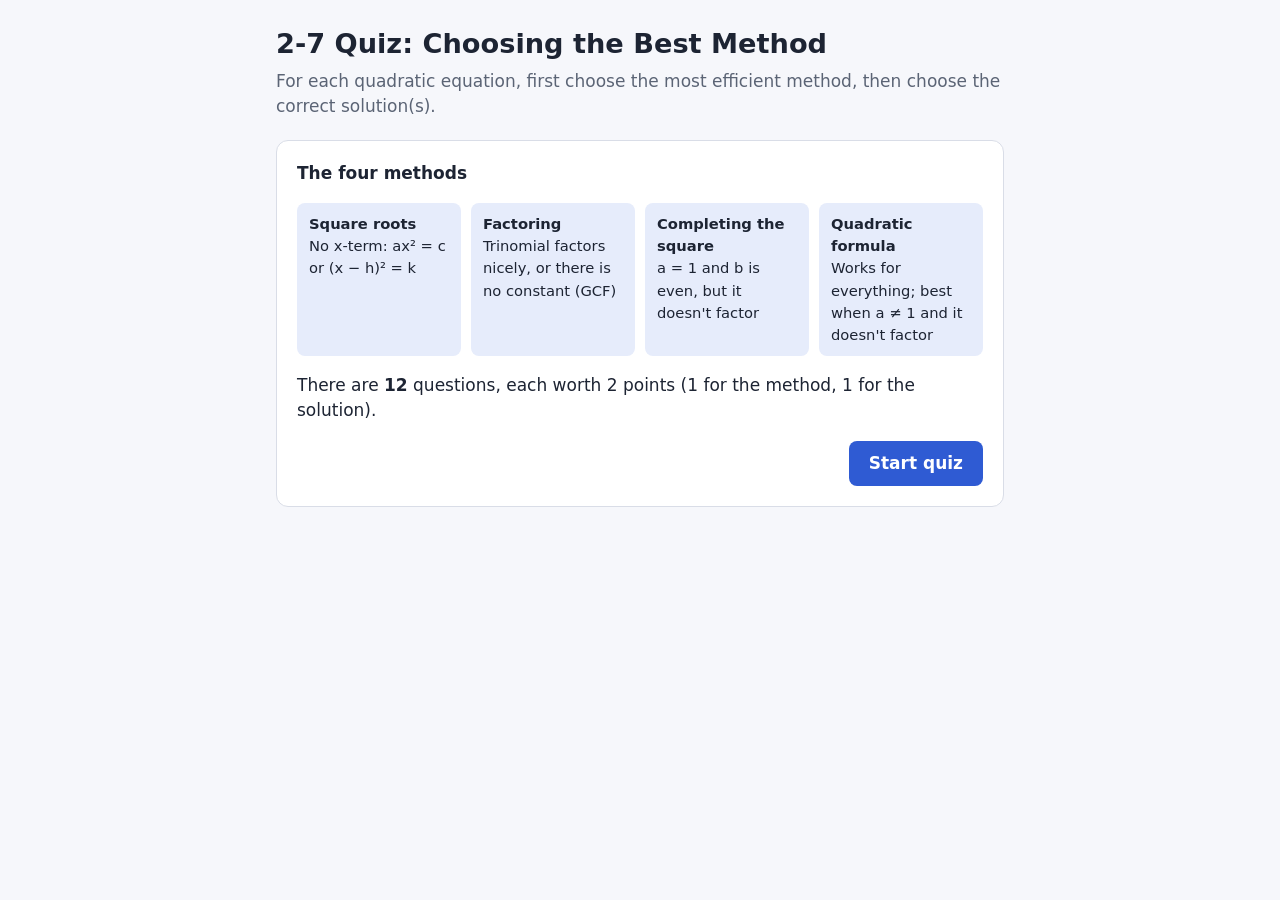
==== index.html @ 0b46c709 "Add 2-7 quadratic best-method quiz Interactive self-checking quiz: choose the best solving method, t" ====
<!doctype html>
<html lang="en">
<head>
<meta charset="utf-8">
<meta name="viewport" content="width=device-width, initial-scale=1">
<title>Quadratic Best Method Quiz</title>
<style>
  :root {
    --bg: #f6f7fb;
    --card: #ffffff;
    --text: #1d2433;
    --muted: #5b6475;
    --border: #d9dde7;
    --accent: #2f5bd3;
    --accent-soft: #e6ecfb;
    --good: #1f8a4c;
    --good-soft: #e3f4ea;
    --warn: #a86500;
    --warn-soft: #fbf0dc;
    --bad: #c23b3b;
    --bad-soft: #f9e3e3;
  }
  @media (prefers-color-scheme: dark) {
    :root {
      --bg: #12151c;
      --card: #1b2029;
      --text: #e7eaf0;
      --muted: #9aa3b5;
      --border: #2e3542;
      --accent: #7a9bff;
      --accent-soft: #232c45;
      --good: #4cc483;
      --good-soft: #17301f;
      --warn: #e6a640;
      --warn-soft: #33270f;
      --bad: #ef7171;
      --bad-soft: #3a1c1c;
    }
  }
  * { box-sizing: border-box; }
  body {
    margin: 0;
    background: var(--bg);
    color: var(--text);
    font: 17px/1.5 system-ui, -apple-system, "Segoe UI", Roboto, sans-serif;
  }
  main { max-width: 760px; margin: 0 auto; padding: 24px 16px 64px; }
  h1 { font-size: 1.7rem; margin: 0 0 4px; }
  .sub { color: var(--muted); margin: 0 0 20px; }
  .card {
    background: var(--card);
    border: 1px solid var(--border);
    border-radius: 12px;
    padding: 20px;
    margin-bottom: 16px;
  }
  .methods { display: grid; grid-template-columns: repeat(auto-fit, minmax(160px, 1fr)); gap: 10px; }
  .methods div { background: var(--accent-soft); border-radius: 8px; padding: 10px 12px; font-size: 0.92rem; }
  .methods b { display: block; }
  .progress { display: flex; justify-content: space-between; color: var(--muted); font-size: 0.9rem; margin-bottom: 8px; }
  .bar { height: 6px; background: var(--border); border-radius: 3px; overflow: hidden; margin-bottom: 16px; }
  .bar span { display: block; height: 100%; background: var(--accent); transition: width .25s; }
  .eq {
    font: 600 1.6rem/1.3 "Cambria Math", "STIX Two Math", Georgia, serif;
    text-align: center;
    padding: 14px 0 18px;
  }
  .step { font-weight: 600; margin: 14px 0 8px; }
  .opts { display: grid; gap: 8px; }
  .opts.two { grid-template-columns: 1fr 1fr; }
  @media (max-width: 480px) { .opts.two { grid-template-columns: 1fr; } }
  button.opt {
    text-align: left;
    font: inherit;
    color: var(--text);
    background: var(--card);
    border: 2px solid var(--border);
    border-radius: 8px;
    padding: 10px 14px;
    cursor: pointer;
  }
  button.opt:hover:not(:disabled) { border-color: var(--accent); }
  button.opt:disabled { cursor: default; }
  button.opt.sel-good { border-color: var(--good); background: var(--good-soft); }
  button.opt.sel-ok { border-color: var(--warn); background: var(--warn-soft); }
  button.opt.sel-bad { border-color: var(--bad); background: var(--bad-soft); }
  button.opt.reveal { border-color: var(--good); border-style: dashed; }
  .math { font-family: "Cambria Math", "STIX Two Math", Georgia, serif; font-size: 1.1rem; }
  .fb { border-radius: 8px; padding: 10px 14px; margin-top: 10px; font-size: 0.95rem; }
  .fb.good { background: var(--good-soft); }
  .fb.ok { background: var(--warn-soft); }
  .fb.bad { background: var(--bad-soft); }
  .work { margin-top: 10px; font-size: 0.95rem; color: var(--muted); }
  .work .math { color: var(--text); font-size: 1rem; }
  .nav { display: flex; justify-content: flex-end; gap: 10px; margin-top: 16px; }
  .btn {
    font: inherit; font-weight: 600;
    border: 0; border-radius: 8px;
    padding: 10px 20px;
    background: var(--accent); color: #fff;
    cursor: pointer;
  }
  @media (prefers-color-scheme: dark) { .btn { color: #0f1320; } }
  .btn.secondary { background: transparent; color: var(--accent); border: 2px solid var(--accent); }
  .btn:disabled { opacity: .4; cursor: default; }
  .hidden { display: none; }
  table { width: 100%; border-collapse: collapse; font-size: 0.92rem; }
  th, td { text-align: left; padding: 8px 6px; border-bottom: 1px solid var(--border); vertical-align: top; }
  .score { font-size: 2.4rem; font-weight: 700; text-align: center; margin: 6px 0; }
  .tick { color: var(--good); font-weight: 700; }
  .half { color: var(--warn); font-weight: 700; }
  .cross { color: var(--bad); font-weight: 700; }
</style>
</head>
<body>
<main>
  <h1>2-7 Quiz: Choosing the Best Method</h1>
  <p class="sub">For each quadratic equation, first choose the most efficient method, then choose the correct solution(s).</p>

  <section id="intro" class="card">
    <p style="margin-top:0"><strong>The four methods</strong></p>
    <div class="methods">
      <div><b>Square roots</b>No x-term: ax² = c or (x − h)² = k</div>
      <div><b>Factoring</b>Trinomial factors nicely, or there is no constant (GCF)</div>
      <div><b>Completing the square</b>a = 1 and b is even, but it doesn't factor</div>
      <div><b>Quadratic formula</b>Works for everything; best when a ≠ 1 and it doesn't factor</div>
    </div>
    <p>There are <strong id="qcount"></strong> questions, each worth 2 points (1 for the method, 1 for the solution).</p>
    <div class="nav"><button class="btn" id="start">Start quiz</button></div>
  </section>

  <section id="quiz" class="hidden">
    <div class="progress"><span id="qnum"></span><span id="running"></span></div>
    <div class="bar"><span id="barfill"></span></div>
    <div class="card">
      <div class="eq" id="eq"></div>
      <div class="step">Step 1 — Which method is best?</div>
      <div class="opts two" id="methodOpts"></div>
      <div id="methodFb"></div>
      <div id="solveBlock" class="hidden">
        <div class="step">Step 2 — What are the solutions?</div>
        <div class="opts two" id="solOpts"></div>
        <div id="solFb"></div>
        <div class="work hidden" id="work"></div>
      </div>
      <div class="nav"><button class="btn" id="next" disabled>Next</button></div>
    </div>
  </section>

  <section id="results" class="hidden">
    <div class="card">
      <p style="margin:0;text-align:center;color:var(--muted)">Your score</p>
      <div class="score" id="final"></div>
      <p style="text-align:center;margin-top:0" id="finalMsg"></p>
      <table>
        <thead><tr><th>#</th><th>Equation</th><th>Method</th><th>Solution</th></tr></thead>
        <tbody id="summary"></tbody>
      </table>
      <div class="nav"><button class="btn secondary" id="retry">Try again</button></div>
    </div>
  </section>
</main>

<script>
const METHODS = ["Square roots", "Factoring", "Completing the square", "Quadratic formula"];

// best: the most efficient method. ok: methods that also work well (full credit, with a tip).
const QUESTIONS = [
  {
    eq: "x² = 49",
    best: "Square roots", ok: [],
    why: "There is no x-term, so just take the square root of both sides.",
    answer: "x = ±7",
    distractors: ["x = 7", "x = ±24.5", "x = ±49"],
    work: "x = ±√49 = ±7"
  },
  {
    eq: "x² + 5x + 6 = 0",
    best: "Factoring", ok: [],
    why: "a = 1 and two numbers multiply to 6 and add to 5 (2 and 3), so it factors quickly.",
    answer: "x = −2, −3",
    distractors: ["x = 2, 3", "x = −1, −6", "x = 1, 6"],
    work: "(x + 2)(x + 3) = 0 → x = −2 or x = −3"
  },
  {
    eq: "(x − 3)² = 16",
    best: "Square roots", ok: [],
    why: "It is already a perfect square equal to a number. Square root both sides — don't expand!",
    answer: "x = 7, −1",
    distractors: ["x = 7", "x = −7, 1", "x = 19, −13"],
    work: "x − 3 = ±4 → x = 3 + 4 = 7 or x = 3 − 4 = −1"
  },
  {
    eq: "2x² + 3x − 7 = 0",
    best: "Quadratic formula", ok: [],
    why: "a ≠ 1 and the discriminant (65) is not a perfect square, so it won't factor. Use the formula.",
    answer: "x = (−3 ± √65) / 4",
    distractors: ["x = (3 ± √65) / 4", "x = (−3 ± √47) / 4", "x = (−3 ± √65) / 2"],
    work: "x = [−3 ± √(3² − 4·2·(−7))] / (2·2) = (−3 ± √(9 + 56)) / 4 = (−3 ± √65) / 4"
  },
  {
    eq: "x² + 6x − 5 = 0",
    best: "Completing the square", ok: ["Quadratic formula"],
    tip: "The formula works, but with a = 1 and an even b, completing the square is faster.",
    why: "a = 1 and b = 6 is even, but no factors of −5 add to 6. Complete the square.",
    answer: "x = −3 ± √14",
    distractors: ["x = 3 ± √14", "x = −3 ± √4", "x = −3 ± 14"],
    work: "x² + 6x = 5 → x² + 6x + 9 = 5 + 9 → (x + 3)² = 14 → x = −3 ± √14"
  },
  {
    eq: "x² − 9x = 0",
    best: "Factoring", ok: [],
    why: "There is no constant term, so factor out the GCF, x.",
    answer: "x = 0, 9",
    distractors: ["x = 9", "x = ±3", "x = 0, −9"],
    work: "x(x − 9) = 0 → x = 0 or x = 9"
  },
  {
    eq: "3x² − 75 = 0",
    best: "Square roots", ok: ["Factoring"],
    tip: "Factoring 3(x − 5)(x + 5) works too, but isolating x² is quicker.",
    why: "No x-term. Isolate x² and take the square root.",
    answer: "x = ±5",
    distractors: ["x = 5", "x = ±25", "x = ±√72"],
    work: "3x² = 75 → x² = 25 → x = ±5"
  },
  {
    eq: "x² − 10x + 18 = 0",
    best: "Completing the square", ok: ["Quadratic formula"],
    tip: "The formula works, but with a = 1 and an even b, completing the square is faster.",
    why: "a = 1 and b = −10 is even, but no factors of 18 add to −10. Complete the square.",
    answer: "x = 5 ± √7",
    distractors: ["x = −5 ± √7", "x = 5 ± √43", "x = 5 ± 7"],
    work: "x² − 10x = −18 → x² − 10x + 25 = −18 + 25 → (x − 5)² = 7 → x = 5 ± √7"
  },
  {
    eq: "2x² + x − 3 = 0",
    best: "Factoring", ok: ["Quadratic formula"],
    tip: "The formula works, but the discriminant is 25 (a perfect square), so it factors.",
    why: "The discriminant 1 + 24 = 25 is a perfect square, so it factors: (2x + 3)(x − 1).",
    answer: "x = 1, −3/2",
    distractors: ["x = −1, 3/2", "x = 1, −3", "x = 3, −1/2"],
    work: "(2x + 3)(x − 1) = 0 → x = −3/2 or x = 1"
  },
  {
    eq: "5x² − 2x − 1 = 0",
    best: "Quadratic formula", ok: [],
    why: "a ≠ 1 and the discriminant (24) is not a perfect square. Use the formula.",
    answer: "x = (1 ± √6) / 5",
    distractors: ["x = (−1 ± √6) / 5", "x = (1 ± √24) / 5", "x = (2 ± √6) / 10"],
    work: "x = [2 ± √(4 + 20)] / 10 = (2 ± 2√6) / 10 = (1 ± √6) / 5"
  },
  {
    eq: "4x² − 12x + 9 = 0",
    best: "Factoring", ok: [],
    why: "It is a perfect square trinomial: (2x)² − 2(2x)(3) + 3² = (2x − 3)².",
    answer: "x = 3/2",
    distractors: ["x = −3/2", "x = ±3/2", "x = 3"],
    work: "(2x − 3)² = 0 → 2x − 3 = 0 → x = 3/2 (a double root)"
  },
  {
    eq: "x² + 4x + 13 = 0",
    best: "Completing the square", ok: ["Quadratic formula"],
    tip: "The formula works, but with a = 1 and an even b, completing the square is faster.",
    why: "a = 1 and b = 4 is even, and it doesn't factor. Complete the square (expect complex roots!).",
    answer: "x = −2 ± 3i",
    distractors: ["x = 2 ± 3i", "x = −2 ± 3", "x = −2 ± 9i"],
    work: "x² + 4x = −13 → x² + 4x + 4 = −13 + 4 → (x + 2)² = −9 → x + 2 = ±3i → x = −2 ± 3i"
  }
];

const $ = id => document.getElementById(id);
let order, idx, results;

function shuffle(a) {
  a = a.slice();
  for (let i = a.length - 1; i > 0; i--) {
    const j = Math.floor(Math.random() * (i + 1));
    [a[i], a[j]] = [a[j], a[i]];
  }
  return a;
}

function start() {
  order = shuffle(QUESTIONS);
  idx = 0;
  results = [];
  $("intro").classList.add("hidden");
  $("results").classList.add("hidden");
  $("quiz").classList.remove("hidden");
  render();
}

function points() {
  return results.reduce((s, r) => s + r.method + r.sol, 0);
}

function render() {
  const q = order[idx];
  results[idx] = { q, method: 0, sol: 0, methodPick: null, solPick: null };
  $("qnum").textContent = `Question ${idx + 1} of ${order.length}`;
  $("running").textContent = `Score: ${points()} / ${idx * 2}`;
  $("barfill").style.width = `${(idx / order.length) * 100}%`;
  $("eq").textContent = q.eq;
  $("methodFb").innerHTML = "";
  $("solFb").innerHTML = "";
  $("work").classList.add("hidden");
  $("solveBlock").classList.add("hidden");
  $("next").disabled = true;
  $("next").textContent = idx === order.length - 1 ? "See results" : "Next";

  const mo = $("methodOpts");
  mo.innerHTML = "";
  METHODS.forEach(m => {
    const b = document.createElement("button");
    b.className = "opt";
    b.textContent = m;
    b.onclick = () => pickMethod(m);
    mo.appendChild(b);
  });

  const so = $("solOpts");
  so.innerHTML = "";
  shuffle([q.answer, ...q.distractors]).forEach(s => {
    const b = document.createElement("button");
    b.className = "opt math";
    b.textContent = s;
    b.onclick = () => pickSol(s);
    so.appendChild(b);
  });
}

function pickMethod(m) {
  const q = order[idx], r = results[idx];
  r.methodPick = m;
  let cls, html;
  if (m === q.best) {
    r.method = 1; cls = "good";
    html = `<strong>Yes!</strong> ${q.why}`;
  } else if (q.ok.includes(m)) {
    r.method = 1; cls = "ok";
    html = `<strong>That works.</strong> ${q.tip}`;
  } else {
    cls = "bad";
    html = `<strong>Not the best choice.</strong> Best method: <strong>${q.best}</strong>. ${q.why}`;
  }
  [...$("methodOpts").children].forEach(b => {
    b.disabled = true;
    if (b.textContent === m) b.classList.add("sel-" + cls);
    else if (b.textContent === q.best) b.classList.add("reveal");
  });
  $("methodFb").innerHTML = `<div class="fb ${cls}">${html}</div>`;
  $("solveBlock").classList.remove("hidden");
}

function pickSol(s) {
  const q = order[idx], r = results[idx];
  r.solPick = s;
  const right = s === q.answer;
  r.sol = right ? 1 : 0;
  [...$("solOpts").children].forEach(b => {
    b.disabled = true;
    if (b.textContent === s) b.classList.add(right ? "sel-good" : "sel-bad");
    else if (b.textContent === q.answer) b.classList.add("reveal");
  });
  $("solFb").innerHTML = right
    ? `<div class="fb good"><strong>Correct!</strong></div>`
    : `<div class="fb bad"><strong>Not quite.</strong> The answer is <span class="math">${q.answer}</span>.</div>`;
  $("work").innerHTML = `Work: <span class="math">${q.work}</span>`;
  $("work").classList.remove("hidden");
  $("running").textContent = `Score: ${points()} / ${(idx + 1) * 2}`;
  $("next").disabled = false;
}

function next() {
  idx++;
  if (idx < order.length) render();
  else finish();
}

function mark(n, full) {
  return n ? `<span class="${full ? "tick" : "half"}">✓</span>` : `<span class="cross">✗</span>`;
}

function finish() {
  $("quiz").classList.add("hidden");
  $("results").classList.remove("hidden");
  const total = order.length * 2, pts = points();
  const pct = Math.round((pts / total) * 100);
  $("final").textContent = `${pts} / ${total} (${pct}%)`;
  $("finalMsg").textContent =
    pct >= 90 ? "Excellent — you know when to use each method!" :
    pct >= 75 ? "Nice work. Review the ones you missed below." :
    pct >= 50 ? "Getting there. Look over the method guide and try again." :
                "Review the four methods and when to use each, then try again.";
  $("summary").innerHTML = results.map((r, i) => `
    <tr>
      <td>${i + 1}</td>
      <td class="math">${r.q.eq}</td>
      <td>${mark(r.method, r.methodPick === r.q.best)} ${r.methodPick}${r.methodPick !== r.q.best ? `<br><small>Best: ${r.q.best}</small>` : ""}</td>
      <td>${mark(r.sol, true)} <span class="math">${r.solPick}</span>${r.sol ? "" : `<br><small>Answer: <span class="math">${r.q.answer}</span></small>`}</td>
    </tr>`).join("");
}

$("qcount").textContent = QUESTIONS.length;
$("start").onclick = start;
$("next").onclick = next;
$("retry").onclick = start;
</script>
</body>
</html>
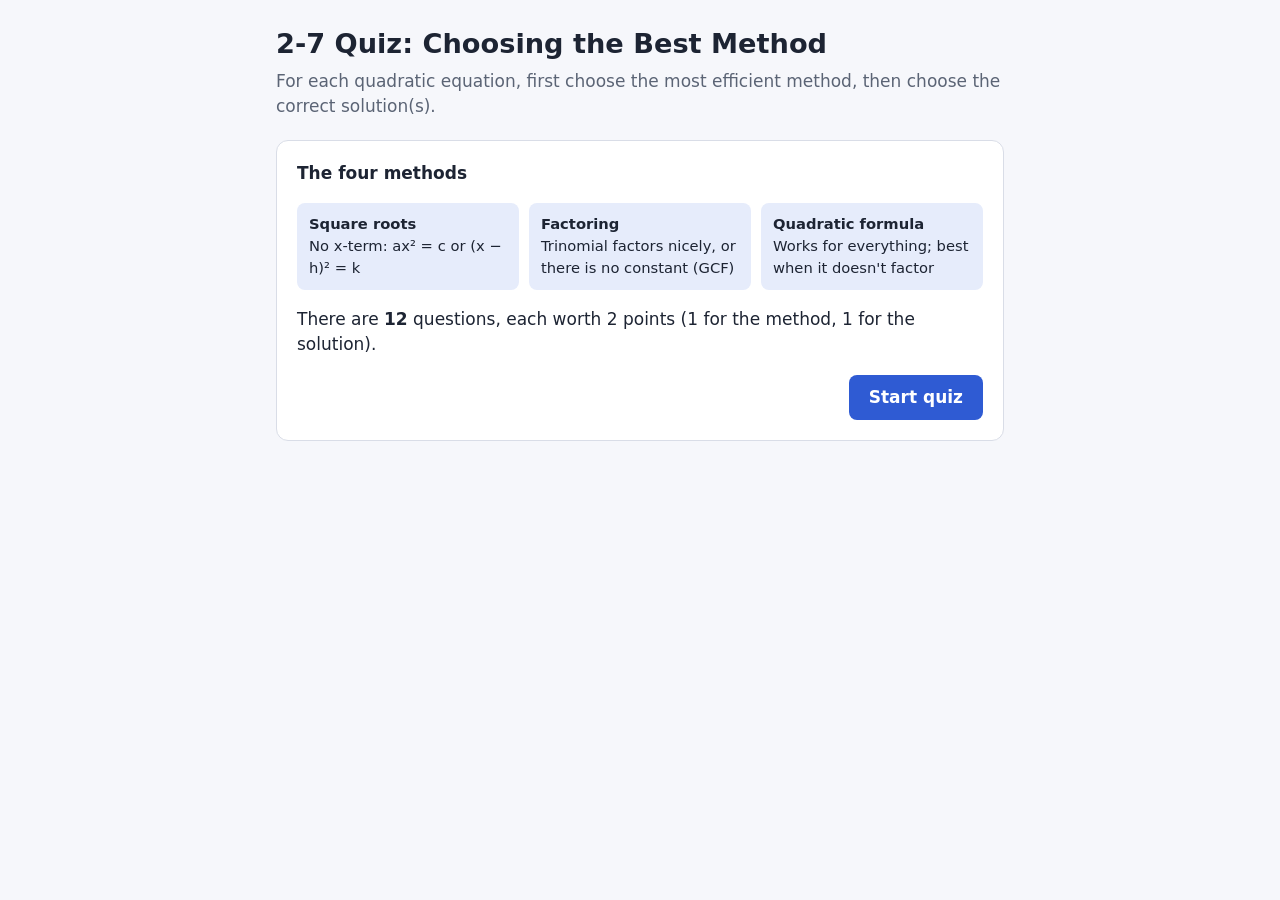
==== commit 4245b900: "Remove completing the square as a method choice The three questions that used it now use the quadrat" ====
--- a/index.html
+++ b/index.html
@@ -122,8 +122,7 @@
     <div class="methods">
       <div><b>Square roots</b>No x-term: ax² = c or (x − h)² = k</div>
       <div><b>Factoring</b>Trinomial factors nicely, or there is no constant (GCF)</div>
-      <div><b>Completing the square</b>a = 1 and b is even, but it doesn't factor</div>
-      <div><b>Quadratic formula</b>Works for everything; best when a ≠ 1 and it doesn't factor</div>
+      <div><b>Quadratic formula</b>Works for everything; best when it doesn't factor</div>
     </div>
     <p>There are <strong id="qcount"></strong> questions, each worth 2 points (1 for the method, 1 for the solution).</p>
     <div class="nav"><button class="btn" id="start">Start quiz</button></div>
@@ -162,7 +161,7 @@
 </main>
 
 <script>
-const METHODS = ["Square roots", "Factoring", "Completing the square", "Quadratic formula"];
+const METHODS = ["Square roots", "Factoring", "Quadratic formula"];
 
 // best: the most efficient method. ok: methods that also work well (full credit, with a tip).
 const QUESTIONS = [
@@ -200,12 +199,11 @@
   },
   {
     eq: "x² + 6x − 5 = 0",
-    best: "Completing the square", ok: ["Quadratic formula"],
-    tip: "The formula works, but with a = 1 and an even b, completing the square is faster.",
-    why: "a = 1 and b = 6 is even, but no factors of −5 add to 6. Complete the square.",
+    best: "Quadratic formula", ok: [],
+    why: "No factors of −5 add to 6, so it won't factor. Use the formula.",
     answer: "x = −3 ± √14",
-    distractors: ["x = 3 ± √14", "x = −3 ± √4", "x = −3 ± 14"],
-    work: "x² + 6x = 5 → x² + 6x + 9 = 5 + 9 → (x + 3)² = 14 → x = −3 ± √14"
+    distractors: ["x = 3 ± √14", "x = −6 ± √14", "x = −3 ± 14"],
+    work: "x = [−6 ± √(6² − 4·1·(−5))] / 2 = (−6 ± √56) / 2 = (−6 ± 2√14) / 2 = −3 ± √14"
   },
   {
     eq: "x² − 9x = 0",
@@ -226,12 +224,11 @@
   },
   {
     eq: "x² − 10x + 18 = 0",
-    best: "Completing the square", ok: ["Quadratic formula"],
-    tip: "The formula works, but with a = 1 and an even b, completing the square is faster.",
-    why: "a = 1 and b = −10 is even, but no factors of 18 add to −10. Complete the square.",
+    best: "Quadratic formula", ok: [],
+    why: "No factors of 18 add to −10, so it won't factor. Use the formula.",
     answer: "x = 5 ± √7",
-    distractors: ["x = −5 ± √7", "x = 5 ± √43", "x = 5 ± 7"],
-    work: "x² − 10x = −18 → x² − 10x + 25 = −18 + 25 → (x − 5)² = 7 → x = 5 ± √7"
+    distractors: ["x = −5 ± √7", "x = 10 ± √7", "x = 5 ± 7"],
+    work: "x = [10 ± √((−10)² − 4·1·18)] / 2 = (10 ± √28) / 2 = (10 ± 2√7) / 2 = 5 ± √7"
   },
   {
     eq: "2x² + x − 3 = 0",
@@ -260,12 +257,11 @@
   },
   {
     eq: "x² + 4x + 13 = 0",
-    best: "Completing the square", ok: ["Quadratic formula"],
-    tip: "The formula works, but with a = 1 and an even b, completing the square is faster.",
-    why: "a = 1 and b = 4 is even, and it doesn't factor. Complete the square (expect complex roots!).",
+    best: "Quadratic formula", ok: [],
+    why: "The discriminant 16 − 52 = −36 is negative, so it won't factor. Use the formula (expect complex roots!).",
     answer: "x = −2 ± 3i",
-    distractors: ["x = 2 ± 3i", "x = −2 ± 3", "x = −2 ± 9i"],
-    work: "x² + 4x = −13 → x² + 4x + 4 = −13 + 4 → (x + 2)² = −9 → x + 2 = ±3i → x = −2 ± 3i"
+    distractors: ["x = 2 ± 3i", "x = −2 ± 3", "x = −2 ± 6i"],
+    work: "x = [−4 ± √(4² − 4·1·13)] / 2 = (−4 ± √−36) / 2 = (−4 ± 6i) / 2 = −2 ± 3i"
   }
 ];
 
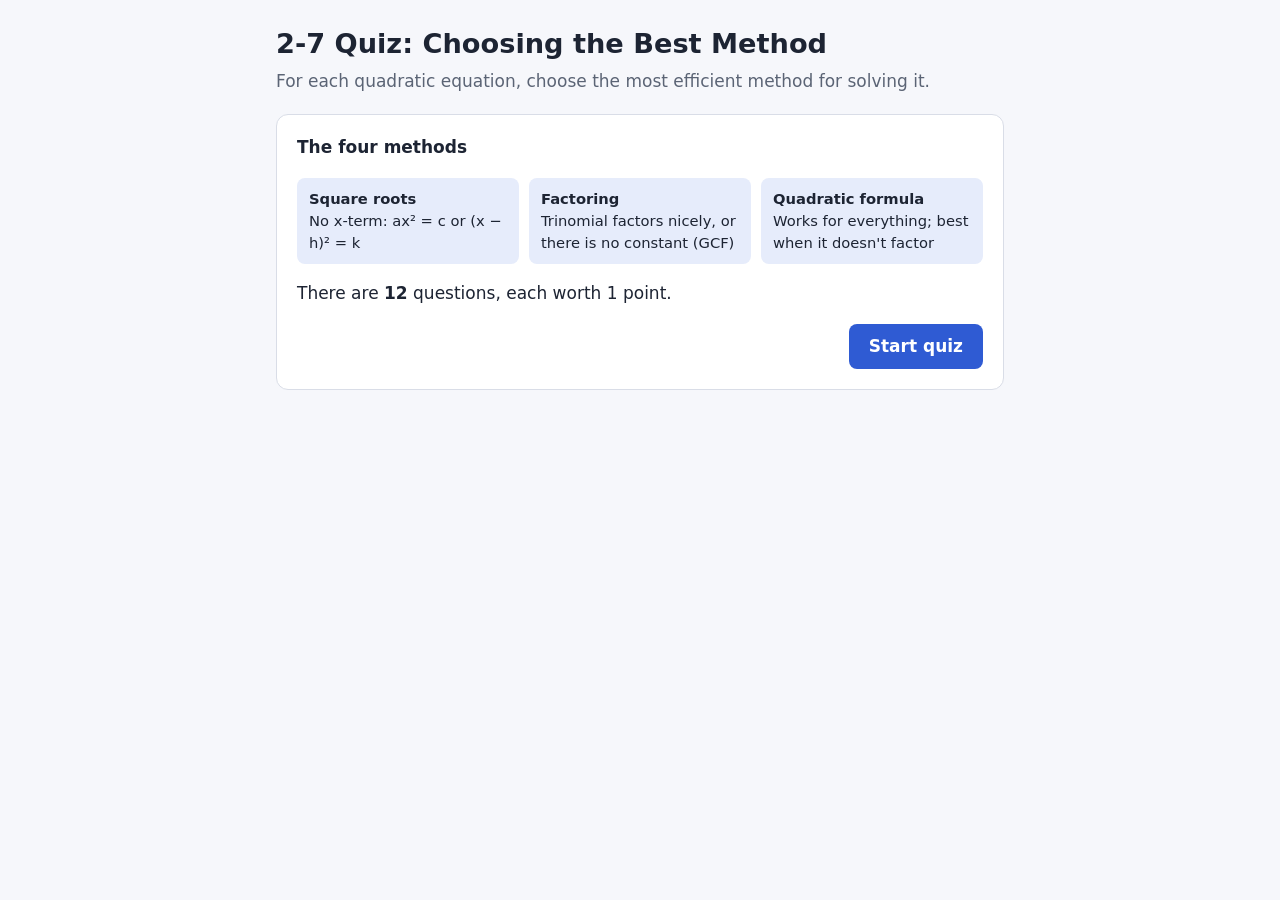
==== commit be3eb17c: "Quiz asks only for the best method, not the solutions Each question is now worth 1 point for choosin" ====
--- a/index.html
+++ b/index.html
@@ -90,8 +90,6 @@
   .fb.good { background: var(--good-soft); }
   .fb.ok { background: var(--warn-soft); }
   .fb.bad { background: var(--bad-soft); }
-  .work { margin-top: 10px; font-size: 0.95rem; color: var(--muted); }
-  .work .math { color: var(--text); font-size: 1rem; }
   .nav { display: flex; justify-content: flex-end; gap: 10px; margin-top: 16px; }
   .btn {
     font: inherit; font-weight: 600;
@@ -115,7 +113,7 @@
 <body>
 <main>
   <h1>2-7 Quiz: Choosing the Best Method</h1>
-  <p class="sub">For each quadratic equation, first choose the most efficient method, then choose the correct solution(s).</p>
+  <p class="sub">For each quadratic equation, choose the most efficient method for solving it.</p>
 
   <section id="intro" class="card">
     <p style="margin-top:0"><strong>The four methods</strong></p>
@@ -124,7 +122,7 @@
       <div><b>Factoring</b>Trinomial factors nicely, or there is no constant (GCF)</div>
       <div><b>Quadratic formula</b>Works for everything; best when it doesn't factor</div>
     </div>
-    <p>There are <strong id="qcount"></strong> questions, each worth 2 points (1 for the method, 1 for the solution).</p>
+    <p>There are <strong id="qcount"></strong> questions, each worth 1 point.</p>
     <div class="nav"><button class="btn" id="start">Start quiz</button></div>
   </section>
 
@@ -133,15 +131,9 @@
     <div class="bar"><span id="barfill"></span></div>
     <div class="card">
       <div class="eq" id="eq"></div>
-      <div class="step">Step 1 — Which method is best?</div>
+      <div class="step">Which method is best?</div>
       <div class="opts two" id="methodOpts"></div>
       <div id="methodFb"></div>
-      <div id="solveBlock" class="hidden">
-        <div class="step">Step 2 — What are the solutions?</div>
-        <div class="opts two" id="solOpts"></div>
-        <div id="solFb"></div>
-        <div class="work hidden" id="work"></div>
-      </div>
       <div class="nav"><button class="btn" id="next" disabled>Next</button></div>
     </div>
   </section>
@@ -152,7 +144,7 @@
       <div class="score" id="final"></div>
       <p style="text-align:center;margin-top:0" id="finalMsg"></p>
       <table>
-        <thead><tr><th>#</th><th>Equation</th><th>Method</th><th>Solution</th></tr></thead>
+        <thead><tr><th>#</th><th>Equation</th><th>Your method</th></tr></thead>
         <tbody id="summary"></tbody>
       </table>
       <div class="nav"><button class="btn secondary" id="retry">Try again</button></div>
@@ -168,100 +160,64 @@
   {
     eq: "x² = 49",
     best: "Square roots", ok: [],
-    why: "There is no x-term, so just take the square root of both sides.",
-    answer: "x = ±7",
-    distractors: ["x = 7", "x = ±24.5", "x = ±49"],
-    work: "x = ±√49 = ±7"
+    why: "There is no x-term, so just take the square root of both sides."
   },
   {
     eq: "x² + 5x + 6 = 0",
     best: "Factoring", ok: [],
-    why: "a = 1 and two numbers multiply to 6 and add to 5 (2 and 3), so it factors quickly.",
-    answer: "x = −2, −3",
-    distractors: ["x = 2, 3", "x = −1, −6", "x = 1, 6"],
-    work: "(x + 2)(x + 3) = 0 → x = −2 or x = −3"
+    why: "a = 1 and two numbers multiply to 6 and add to 5 (2 and 3), so it factors quickly."
   },
   {
     eq: "(x − 3)² = 16",
     best: "Square roots", ok: [],
-    why: "It is already a perfect square equal to a number. Square root both sides — don't expand!",
-    answer: "x = 7, −1",
-    distractors: ["x = 7", "x = −7, 1", "x = 19, −13"],
-    work: "x − 3 = ±4 → x = 3 + 4 = 7 or x = 3 − 4 = −1"
+    why: "It is already a perfect square equal to a number. Square root both sides — don't expand!"
   },
   {
     eq: "2x² + 3x − 7 = 0",
     best: "Quadratic formula", ok: [],
-    why: "a ≠ 1 and the discriminant (65) is not a perfect square, so it won't factor. Use the formula.",
-    answer: "x = (−3 ± √65) / 4",
-    distractors: ["x = (3 ± √65) / 4", "x = (−3 ± √47) / 4", "x = (−3 ± √65) / 2"],
-    work: "x = [−3 ± √(3² − 4·2·(−7))] / (2·2) = (−3 ± √(9 + 56)) / 4 = (−3 ± √65) / 4"
+    why: "a ≠ 1 and the discriminant (65) is not a perfect square, so it won't factor. Use the formula."
   },
   {
     eq: "x² + 6x − 5 = 0",
     best: "Quadratic formula", ok: [],
-    why: "No factors of −5 add to 6, so it won't factor. Use the formula.",
-    answer: "x = −3 ± √14",
-    distractors: ["x = 3 ± √14", "x = −6 ± √14", "x = −3 ± 14"],
-    work: "x = [−6 ± √(6² − 4·1·(−5))] / 2 = (−6 ± √56) / 2 = (−6 ± 2√14) / 2 = −3 ± √14"
+    why: "No factors of −5 add to 6, so it won't factor. Use the formula."
   },
   {
     eq: "x² − 9x = 0",
     best: "Factoring", ok: [],
-    why: "There is no constant term, so factor out the GCF, x.",
-    answer: "x = 0, 9",
-    distractors: ["x = 9", "x = ±3", "x = 0, −9"],
-    work: "x(x − 9) = 0 → x = 0 or x = 9"
+    why: "There is no constant term, so factor out the GCF, x."
   },
   {
     eq: "3x² − 75 = 0",
     best: "Square roots", ok: ["Factoring"],
     tip: "Factoring 3(x − 5)(x + 5) works too, but isolating x² is quicker.",
-    why: "No x-term. Isolate x² and take the square root.",
-    answer: "x = ±5",
-    distractors: ["x = 5", "x = ±25", "x = ±√72"],
-    work: "3x² = 75 → x² = 25 → x = ±5"
+    why: "No x-term. Isolate x² and take the square root."
   },
   {
     eq: "x² − 10x + 18 = 0",
     best: "Quadratic formula", ok: [],
-    why: "No factors of 18 add to −10, so it won't factor. Use the formula.",
-    answer: "x = 5 ± √7",
-    distractors: ["x = −5 ± √7", "x = 10 ± √7", "x = 5 ± 7"],
-    work: "x = [10 ± √((−10)² − 4·1·18)] / 2 = (10 ± √28) / 2 = (10 ± 2√7) / 2 = 5 ± √7"
+    why: "No factors of 18 add to −10, so it won't factor. Use the formula."
   },
   {
     eq: "2x² + x − 3 = 0",
     best: "Factoring", ok: ["Quadratic formula"],
     tip: "The formula works, but the discriminant is 25 (a perfect square), so it factors.",
-    why: "The discriminant 1 + 24 = 25 is a perfect square, so it factors: (2x + 3)(x − 1).",
-    answer: "x = 1, −3/2",
-    distractors: ["x = −1, 3/2", "x = 1, −3", "x = 3, −1/2"],
-    work: "(2x + 3)(x − 1) = 0 → x = −3/2 or x = 1"
+    why: "The discriminant 1 + 24 = 25 is a perfect square, so it factors: (2x + 3)(x − 1)."
   },
   {
     eq: "5x² − 2x − 1 = 0",
     best: "Quadratic formula", ok: [],
-    why: "a ≠ 1 and the discriminant (24) is not a perfect square. Use the formula.",
-    answer: "x = (1 ± √6) / 5",
-    distractors: ["x = (−1 ± √6) / 5", "x = (1 ± √24) / 5", "x = (2 ± √6) / 10"],
-    work: "x = [2 ± √(4 + 20)] / 10 = (2 ± 2√6) / 10 = (1 ± √6) / 5"
+    why: "a ≠ 1 and the discriminant (24) is not a perfect square. Use the formula."
   },
   {
     eq: "4x² − 12x + 9 = 0",
     best: "Factoring", ok: [],
-    why: "It is a perfect square trinomial: (2x)² − 2(2x)(3) + 3² = (2x − 3)².",
-    answer: "x = 3/2",
-    distractors: ["x = −3/2", "x = ±3/2", "x = 3"],
-    work: "(2x − 3)² = 0 → 2x − 3 = 0 → x = 3/2 (a double root)"
+    why: "It is a perfect square trinomial: (2x)² − 2(2x)(3) + 3² = (2x − 3)²."
   },
   {
     eq: "x² + 4x + 13 = 0",
     best: "Quadratic formula", ok: [],
-    why: "The discriminant 16 − 52 = −36 is negative, so it won't factor. Use the formula (expect complex roots!).",
-    answer: "x = −2 ± 3i",
-    distractors: ["x = 2 ± 3i", "x = −2 ± 3", "x = −2 ± 6i"],
-    work: "x = [−4 ± √(4² − 4·1·13)] / 2 = (−4 ± √−36) / 2 = (−4 ± 6i) / 2 = −2 ± 3i"
+    why: "The discriminant 16 − 52 = −36 is negative, so it won't factor. Use the formula (expect complex roots!)."
   }
 ];
 
@@ -288,20 +244,17 @@
 }
 
 function points() {
-  return results.reduce((s, r) => s + r.method + r.sol, 0);
+  return results.reduce((s, r) => s + r.method, 0);
 }
 
 function render() {
   const q = order[idx];
-  results[idx] = { q, method: 0, sol: 0, methodPick: null, solPick: null };
+  results[idx] = { q, method: 0, methodPick: null };
   $("qnum").textContent = `Question ${idx + 1} of ${order.length}`;
-  $("running").textContent = `Score: ${points()} / ${idx * 2}`;
+  $("running").textContent = `Score: ${points()} / ${idx}`;
   $("barfill").style.width = `${(idx / order.length) * 100}%`;
   $("eq").textContent = q.eq;
   $("methodFb").innerHTML = "";
-  $("solFb").innerHTML = "";
-  $("work").classList.add("hidden");
-  $("solveBlock").classList.add("hidden");
   $("next").disabled = true;
   $("next").textContent = idx === order.length - 1 ? "See results" : "Next";
 
@@ -313,16 +266,6 @@
     b.textContent = m;
     b.onclick = () => pickMethod(m);
     mo.appendChild(b);
-  });
-
-  const so = $("solOpts");
-  so.innerHTML = "";
-  shuffle([q.answer, ...q.distractors]).forEach(s => {
-    const b = document.createElement("button");
-    b.className = "opt math";
-    b.textContent = s;
-    b.onclick = () => pickSol(s);
-    so.appendChild(b);
   });
 }
 
@@ -346,27 +289,10 @@
     else if (b.textContent === q.best) b.classList.add("reveal");
   });
   $("methodFb").innerHTML = `<div class="fb ${cls}">${html}</div>`;
-  $("solveBlock").classList.remove("hidden");
-}
-
-function pickSol(s) {
-  const q = order[idx], r = results[idx];
-  r.solPick = s;
-  const right = s === q.answer;
-  r.sol = right ? 1 : 0;
-  [...$("solOpts").children].forEach(b => {
-    b.disabled = true;
-    if (b.textContent === s) b.classList.add(right ? "sel-good" : "sel-bad");
-    else if (b.textContent === q.answer) b.classList.add("reveal");
-  });
-  $("solFb").innerHTML = right
-    ? `<div class="fb good"><strong>Correct!</strong></div>`
-    : `<div class="fb bad"><strong>Not quite.</strong> The answer is <span class="math">${q.answer}</span>.</div>`;
-  $("work").innerHTML = `Work: <span class="math">${q.work}</span>`;
-  $("work").classList.remove("hidden");
-  $("running").textContent = `Score: ${points()} / ${(idx + 1) * 2}`;
+  $("running").textContent = `Score: ${points()} / ${idx + 1}`;
   $("next").disabled = false;
 }
+
 
 function next() {
   idx++;
@@ -381,7 +307,7 @@
 function finish() {
   $("quiz").classList.add("hidden");
   $("results").classList.remove("hidden");
-  const total = order.length * 2, pts = points();
+  const total = order.length, pts = points();
   const pct = Math.round((pts / total) * 100);
   $("final").textContent = `${pts} / ${total} (${pct}%)`;
   $("finalMsg").textContent =
@@ -394,7 +320,6 @@
       <td>${i + 1}</td>
       <td class="math">${r.q.eq}</td>
       <td>${mark(r.method, r.methodPick === r.q.best)} ${r.methodPick}${r.methodPick !== r.q.best ? `<br><small>Best: ${r.q.best}</small>` : ""}</td>
-      <td>${mark(r.sol, true)} <span class="math">${r.solPick}</span>${r.sol ? "" : `<br><small>Answer: <span class="math">${r.q.answer}</span></small>`}</td>
     </tr>`).join("");
 }
 
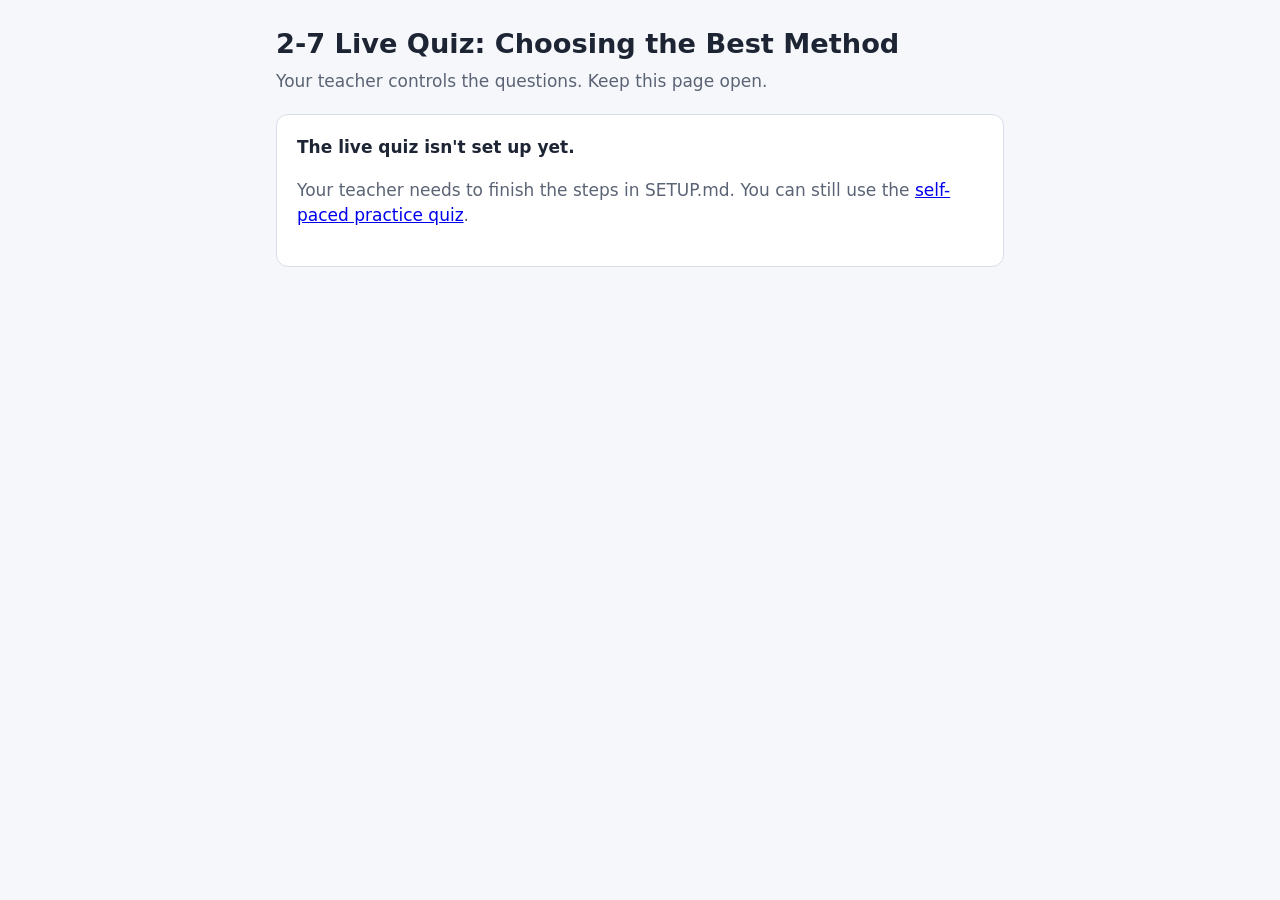
==== commit 2898bde9: "Add teacher-paced live quiz with class results after each question - teacher.html: projector view to" ====
--- a/index.html
+++ b/index.html
@@ -3,330 +3,265 @@
 <head>
 <meta charset="utf-8">
 <meta name="viewport" content="width=device-width, initial-scale=1">
-<title>Quadratic Best Method Quiz</title>
-<style>
-  :root {
-    --bg: #f6f7fb;
-    --card: #ffffff;
-    --text: #1d2433;
-    --muted: #5b6475;
-    --border: #d9dde7;
-    --accent: #2f5bd3;
-    --accent-soft: #e6ecfb;
-    --good: #1f8a4c;
-    --good-soft: #e3f4ea;
-    --warn: #a86500;
-    --warn-soft: #fbf0dc;
-    --bad: #c23b3b;
-    --bad-soft: #f9e3e3;
-  }
-  @media (prefers-color-scheme: dark) {
-    :root {
-      --bg: #12151c;
-      --card: #1b2029;
-      --text: #e7eaf0;
-      --muted: #9aa3b5;
-      --border: #2e3542;
-      --accent: #7a9bff;
-      --accent-soft: #232c45;
-      --good: #4cc483;
-      --good-soft: #17301f;
-      --warn: #e6a640;
-      --warn-soft: #33270f;
-      --bad: #ef7171;
-      --bad-soft: #3a1c1c;
-    }
-  }
-  * { box-sizing: border-box; }
-  body {
-    margin: 0;
-    background: var(--bg);
-    color: var(--text);
-    font: 17px/1.5 system-ui, -apple-system, "Segoe UI", Roboto, sans-serif;
-  }
-  main { max-width: 760px; margin: 0 auto; padding: 24px 16px 64px; }
-  h1 { font-size: 1.7rem; margin: 0 0 4px; }
-  .sub { color: var(--muted); margin: 0 0 20px; }
-  .card {
-    background: var(--card);
-    border: 1px solid var(--border);
-    border-radius: 12px;
-    padding: 20px;
-    margin-bottom: 16px;
-  }
-  .methods { display: grid; grid-template-columns: repeat(auto-fit, minmax(160px, 1fr)); gap: 10px; }
-  .methods div { background: var(--accent-soft); border-radius: 8px; padding: 10px 12px; font-size: 0.92rem; }
-  .methods b { display: block; }
-  .progress { display: flex; justify-content: space-between; color: var(--muted); font-size: 0.9rem; margin-bottom: 8px; }
-  .bar { height: 6px; background: var(--border); border-radius: 3px; overflow: hidden; margin-bottom: 16px; }
-  .bar span { display: block; height: 100%; background: var(--accent); transition: width .25s; }
-  .eq {
-    font: 600 1.6rem/1.3 "Cambria Math", "STIX Two Math", Georgia, serif;
-    text-align: center;
-    padding: 14px 0 18px;
-  }
-  .step { font-weight: 600; margin: 14px 0 8px; }
-  .opts { display: grid; gap: 8px; }
-  .opts.two { grid-template-columns: 1fr 1fr; }
-  @media (max-width: 480px) { .opts.two { grid-template-columns: 1fr; } }
-  button.opt {
-    text-align: left;
-    font: inherit;
-    color: var(--text);
-    background: var(--card);
-    border: 2px solid var(--border);
-    border-radius: 8px;
-    padding: 10px 14px;
-    cursor: pointer;
-  }
-  button.opt:hover:not(:disabled) { border-color: var(--accent); }
-  button.opt:disabled { cursor: default; }
-  button.opt.sel-good { border-color: var(--good); background: var(--good-soft); }
-  button.opt.sel-ok { border-color: var(--warn); background: var(--warn-soft); }
-  button.opt.sel-bad { border-color: var(--bad); background: var(--bad-soft); }
-  button.opt.reveal { border-color: var(--good); border-style: dashed; }
-  .math { font-family: "Cambria Math", "STIX Two Math", Georgia, serif; font-size: 1.1rem; }
-  .fb { border-radius: 8px; padding: 10px 14px; margin-top: 10px; font-size: 0.95rem; }
-  .fb.good { background: var(--good-soft); }
-  .fb.ok { background: var(--warn-soft); }
-  .fb.bad { background: var(--bad-soft); }
-  .nav { display: flex; justify-content: flex-end; gap: 10px; margin-top: 16px; }
-  .btn {
-    font: inherit; font-weight: 600;
-    border: 0; border-radius: 8px;
-    padding: 10px 20px;
-    background: var(--accent); color: #fff;
-    cursor: pointer;
-  }
-  @media (prefers-color-scheme: dark) { .btn { color: #0f1320; } }
-  .btn.secondary { background: transparent; color: var(--accent); border: 2px solid var(--accent); }
-  .btn:disabled { opacity: .4; cursor: default; }
-  .hidden { display: none; }
-  table { width: 100%; border-collapse: collapse; font-size: 0.92rem; }
-  th, td { text-align: left; padding: 8px 6px; border-bottom: 1px solid var(--border); vertical-align: top; }
-  .score { font-size: 2.4rem; font-weight: 700; text-align: center; margin: 6px 0; }
-  .tick { color: var(--good); font-weight: 700; }
-  .half { color: var(--warn); font-weight: 700; }
-  .cross { color: var(--bad); font-weight: 700; }
-</style>
+<title>Best Method Live Quiz</title>
+<link rel="stylesheet" href="style.css">
 </head>
 <body>
 <main>
-  <h1>2-7 Quiz: Choosing the Best Method</h1>
-  <p class="sub">For each quadratic equation, choose the most efficient method for solving it.</p>
-
-  <section id="intro" class="card">
-    <p style="margin-top:0"><strong>The four methods</strong></p>
-    <div class="methods">
-      <div><b>Square roots</b>No x-term: ax² = c or (x − h)² = k</div>
-      <div><b>Factoring</b>Trinomial factors nicely, or there is no constant (GCF)</div>
-      <div><b>Quadratic formula</b>Works for everything; best when it doesn't factor</div>
+  <h1>2-7 Live Quiz: Choosing the Best Method</h1>
+  <p class="sub">Your teacher controls the questions. Keep this page open.</p>
+
+  <!-- Backend not set up yet -->
+  <section id="v-setup" class="card hidden">
+    <p style="margin-top:0"><strong>The live quiz isn't set up yet.</strong></p>
+    <p class="muted">Your teacher needs to finish the steps in SETUP.md. You can still use the
+      <a href="practice.html">self-paced practice quiz</a>.</p>
+  </section>
+
+  <!-- Enter name -->
+  <section id="v-join" class="card hidden">
+    <label for="name"><strong>Enter your name</strong></label>
+    <div class="row" style="margin-top:8px">
+      <input type="text" id="name" maxlength="40" autocomplete="off" placeholder="First name and last initial">
+      <button class="btn" id="joinBtn">Join</button>
     </div>
-    <p>There are <strong id="qcount"></strong> questions, each worth 1 point.</p>
-    <div class="nav"><button class="btn" id="start">Start quiz</button></div>
-  </section>
-
-  <section id="quiz" class="hidden">
-    <div class="progress"><span id="qnum"></span><span id="running"></span></div>
-    <div class="bar"><span id="barfill"></span></div>
+    <p id="joinErr" class="err"></p>
+  </section>
+
+  <!-- Waiting -->
+  <section id="v-wait" class="card center hidden">
+    <p class="big-num">⏳</p>
+    <p id="waitMsg" style="font-size:1.1rem"></p>
+    <p class="muted" style="margin-bottom:0"><a href="#" id="changeName">Not you? Change name</a></p>
+  </section>
+
+  <!-- Question -->
+  <section id="v-question" class="hidden">
+    <div class="progress"><span id="qnum"></span><span id="who"></span></div>
     <div class="card">
       <div class="eq" id="eq"></div>
       <div class="step">Which method is best?</div>
-      <div class="opts two" id="methodOpts"></div>
-      <div id="methodFb"></div>
-      <div class="nav"><button class="btn" id="next" disabled>Next</button></div>
+      <div class="opts" id="methodOpts"></div>
+      <div id="sentMsg"></div>
     </div>
   </section>
 
-  <section id="results" class="hidden">
+  <!-- Reveal -->
+  <section id="v-reveal" class="hidden">
+    <div class="progress"><span id="rqnum"></span><span id="rwho"></span></div>
     <div class="card">
-      <p style="margin:0;text-align:center;color:var(--muted)">Your score</p>
-      <div class="score" id="final"></div>
-      <p style="text-align:center;margin-top:0" id="finalMsg"></p>
-      <table>
-        <thead><tr><th>#</th><th>Equation</th><th>Your method</th></tr></thead>
-        <tbody id="summary"></tbody>
-      </table>
-      <div class="nav"><button class="btn secondary" id="retry">Try again</button></div>
+      <div class="eq" id="req"></div>
+      <div id="yourResult"></div>
+      <div class="step" style="margin-top:18px">How the class did</div>
+      <div id="classResult"></div>
+      <p class="muted center" style="margin-bottom:0">Wait for your teacher to go to the next question.</p>
     </div>
   </section>
+
+  <!-- Done -->
+  <section id="v-done" class="card hidden">
+    <p class="center muted" style="margin:0">Quiz over! Your score</p>
+    <div class="score" id="final"></div>
+    <table>
+      <thead><tr><th>#</th><th>Equation</th><th>Your method</th></tr></thead>
+      <tbody id="summary"></tbody>
+    </table>
+  </section>
+
+  <p id="netErr" class="err center"></p>
 </main>
 
+<script src="config.js"></script>
+<script src="questions.js"></script>
+<script src="live-api.js"></script>
 <script>
-const METHODS = ["Square roots", "Factoring", "Quadratic formula"];
-
-// best: the most efficient method. ok: methods that also work well (full credit, with a tip).
-const QUESTIONS = [
-  {
-    eq: "x² = 49",
-    best: "Square roots", ok: [],
-    why: "There is no x-term, so just take the square root of both sides."
-  },
-  {
-    eq: "x² + 5x + 6 = 0",
-    best: "Factoring", ok: [],
-    why: "a = 1 and two numbers multiply to 6 and add to 5 (2 and 3), so it factors quickly."
-  },
-  {
-    eq: "(x − 3)² = 16",
-    best: "Square roots", ok: [],
-    why: "It is already a perfect square equal to a number. Square root both sides — don't expand!"
-  },
-  {
-    eq: "2x² + 3x − 7 = 0",
-    best: "Quadratic formula", ok: [],
-    why: "a ≠ 1 and the discriminant (65) is not a perfect square, so it won't factor. Use the formula."
-  },
-  {
-    eq: "x² + 6x − 5 = 0",
-    best: "Quadratic formula", ok: [],
-    why: "No factors of −5 add to 6, so it won't factor. Use the formula."
-  },
-  {
-    eq: "x² − 9x = 0",
-    best: "Factoring", ok: [],
-    why: "There is no constant term, so factor out the GCF, x."
-  },
-  {
-    eq: "3x² − 75 = 0",
-    best: "Square roots", ok: ["Factoring"],
-    tip: "Factoring 3(x − 5)(x + 5) works too, but isolating x² is quicker.",
-    why: "No x-term. Isolate x² and take the square root."
-  },
-  {
-    eq: "x² − 10x + 18 = 0",
-    best: "Quadratic formula", ok: [],
-    why: "No factors of 18 add to −10, so it won't factor. Use the formula."
-  },
-  {
-    eq: "2x² + x − 3 = 0",
-    best: "Factoring", ok: ["Quadratic formula"],
-    tip: "The formula works, but the discriminant is 25 (a perfect square), so it factors.",
-    why: "The discriminant 1 + 24 = 25 is a perfect square, so it factors: (2x + 3)(x − 1)."
-  },
-  {
-    eq: "5x² − 2x − 1 = 0",
-    best: "Quadratic formula", ok: [],
-    why: "a ≠ 1 and the discriminant (24) is not a perfect square. Use the formula."
-  },
-  {
-    eq: "4x² − 12x + 9 = 0",
-    best: "Factoring", ok: [],
-    why: "It is a perfect square trinomial: (2x)² − 2(2x)(3) + 3² = (2x − 3)²."
-  },
-  {
-    eq: "x² + 4x + 13 = 0",
-    best: "Quadratic formula", ok: [],
-    why: "The discriminant 16 − 52 = −36 is negative, so it won't factor. Use the formula (expect complex roots!)."
-  }
-];
-
 const $ = id => document.getElementById(id);
-let order, idx, results;
-
-function shuffle(a) {
-  a = a.slice();
-  for (let i = a.length - 1; i > 0; i--) {
-    const j = Math.floor(Math.random() * (i + 1));
-    [a[i], a[j]] = [a[j], a[i]];
-  }
-  return a;
-}
-
-function start() {
-  order = shuffle(QUESTIONS);
-  idx = 0;
-  results = [];
-  $("intro").classList.add("hidden");
-  $("results").classList.add("hidden");
-  $("quiz").classList.remove("hidden");
+const VIEWS = ["v-setup", "v-join", "v-wait", "v-question", "v-reveal", "v-done"];
+const store = {
+  get(k) { try { return localStorage.getItem(k); } catch (e) { return null; } },
+  set(k, v) { try { localStorage.setItem(k, v); } catch (e) {} }
+};
+
+// A random ID so the backend can tell students apart, even with the same name.
+let myId = store.get("bm_id");
+if (!myId) { myId = "id" + Math.random().toString(36).slice(2, 10); store.set("bm_id", myId); }
+let myName = store.get("bm_name") || "";
+let joinedSession = null;
+let picks = {};        // question index → method, for the current session
+let state = null;
+let lastRender = "";
+let polling = false;
+
+function show(view) {
+  VIEWS.forEach(v => $(v).classList.toggle("hidden", v !== view));
+}
+
+function loadPicks(session) {
+  try { picks = JSON.parse(store.get("bm_picks_" + session + "_" + myId) || "{}"); } catch (e) { picks = {}; }
+}
+function savePicks() {
+  store.set("bm_picks_" + state.session + "_" + myId, JSON.stringify(picks));
+}
+
+async function join() {
+  const n = $("name").value.trim();
+  if (!n) { $("joinErr").textContent = "Please type your name."; return; }
+  myName = n;
+  store.set("bm_name", n);
+  $("joinErr").textContent = "";
+  lastRender = "";
+  poll();
+}
+
+async function ensureJoined() {
+  if (!state.session || joinedSession === state.session) return;
+  const r = await api.post({ action: "join", session: state.session, id: myId, name: myName });
+  if (r.ok) {
+    joinedSession = state.session;
+    loadPicks(state.session);
+  }
+}
+
+async function poll() {
+  if (polling) return;
+  polling = true;
+  try {
+    state = await api.get({ action: "state" });
+    $("netErr").textContent = "";
+    if (myName && state.phase !== "off") await ensureJoined();
+    render();
+  } catch (e) {
+    $("netErr").textContent = "Having trouble connecting… retrying.";
+  } finally {
+    polling = false;
+  }
+}
+
+function render() {
+  const key = JSON.stringify([state.session, state.phase, state.q, !!myName, !!state.stats, picks[state.q]]);
+  if (key === lastRender) return;
+  lastRender = key;
+
+  if (!myName) { show("v-join"); $("name").focus(); return; }
+
+  const total = state.total || QUESTIONS.length;
+  const q = QUESTIONS[state.q];
+  const label = `Question ${state.q + 1} of ${total}`;
+
+  if (state.phase === "off" || joinedSession !== state.session) {
+    show("v-wait");
+    $("waitMsg").textContent = `Hi ${myName}! Waiting for your teacher to start the quiz…`;
+  } else if (state.phase === "lobby") {
+    show("v-wait");
+    $("waitMsg").textContent = `You're in, ${myName}! Waiting for your teacher to show the first question…`;
+  } else if (state.phase === "question") {
+    show("v-question");
+    $("qnum").textContent = label;
+    $("who").textContent = myName;
+    $("eq").textContent = q.eq;
+    const picked = picks[state.q];
+    $("methodOpts").innerHTML = "";
+    METHODS.forEach(m => {
+      const b = document.createElement("button");
+      b.className = "opt" + (picked === m ? " sel-ok" : "");
+      b.textContent = m;
+      b.disabled = !!picked;
+      b.onclick = () => answer(m);
+      $("methodOpts").appendChild(b);
+    });
+    $("sentMsg").innerHTML = picked
+      ? `<div class="fb ok"><strong>Answer locked in.</strong> Wait for your teacher to reveal the results.</div>`
+      : "";
+  } else if (state.phase === "reveal") {
+    show("v-reveal");
+    $("rqnum").textContent = label;
+    $("rwho").textContent = myName;
+    $("req").textContent = q.eq;
+    const picked = picks[state.q];
+    let cls, html;
+    if (!picked) {
+      cls = "bad"; html = `<strong>You didn't answer.</strong> Best method: <strong>${q.best}</strong>. ${q.why}`;
+    } else if (picked === q.best) {
+      cls = "good"; html = `<strong>You got it!</strong> ${q.why}`;
+    } else if (q.ok.includes(picked)) {
+      cls = "ok"; html = `<strong>That works.</strong> ${q.tip}`;
+    } else {
+      cls = "bad"; html = `<strong>You picked ${picked}.</strong> Best method: <strong>${q.best}</strong>. ${q.why}`;
+    }
+    $("yourResult").innerHTML = `<div class="fb ${cls}">${html}</div>`;
+    $("classResult").innerHTML = splitBar(state.stats);
+  } else if (state.phase === "done") {
+    show("v-done");
+    const done = QUESTIONS.slice(0, state.q + 1);
+    let pts = 0;
+    $("summary").innerHTML = done.map((qq, i) => {
+      const p = picks[i];
+      const ok = p && isCorrect(qq, p);
+      if (ok) pts++;
+      return `<tr><td>${i + 1}</td><td class="math">${qq.eq}</td>
+        <td>${ok ? '<span class="tick">✓</span>' : '<span class="cross">✗</span>'} ${p ? escapeHtml(p) : "<em>no answer</em>"}
+        ${p !== qq.best ? `<br><small>Best: ${qq.best}</small>` : ""}</td></tr>`;
+    }).join("");
+    $("final").textContent = `${pts} / ${done.length}`;
+  }
+}
+
+function splitBar(s) {
+  if (!s || !s.answered) return `<p class="muted">No answers yet.</p>`;
+  const right = Math.round((s.correct / s.answered) * 100), wrong = 100 - right;
+  return `
+    <div class="legend"><span class="g">${right}% got it right</span><span class="b">${wrong}% got it wrong</span></div>
+    <div class="split"><div class="g" style="width:${right}%"></div><div class="b" style="width:${wrong}%"></div></div>
+    <p class="muted center" style="margin:0">${s.answered} student${s.answered === 1 ? "" : "s"} answered</p>`;
+}
+
+async function answer(m) {
+  const q = QUESTIONS[state.q];
+  picks[state.q] = m;
+  savePicks();
+  lastRender = "";
   render();
-}
-
-function points() {
-  return results.reduce((s, r) => s + r.method, 0);
-}
-
-function render() {
-  const q = order[idx];
-  results[idx] = { q, method: 0, methodPick: null };
-  $("qnum").textContent = `Question ${idx + 1} of ${order.length}`;
-  $("running").textContent = `Score: ${points()} / ${idx}`;
-  $("barfill").style.width = `${(idx / order.length) * 100}%`;
-  $("eq").textContent = q.eq;
-  $("methodFb").innerHTML = "";
-  $("next").disabled = true;
-  $("next").textContent = idx === order.length - 1 ? "See results" : "Next";
-
-  const mo = $("methodOpts");
-  mo.innerHTML = "";
-  METHODS.forEach(m => {
-    const b = document.createElement("button");
-    b.className = "opt";
-    b.textContent = m;
-    b.onclick = () => pickMethod(m);
-    mo.appendChild(b);
-  });
-}
-
-function pickMethod(m) {
-  const q = order[idx], r = results[idx];
-  r.methodPick = m;
-  let cls, html;
-  if (m === q.best) {
-    r.method = 1; cls = "good";
-    html = `<strong>Yes!</strong> ${q.why}`;
-  } else if (q.ok.includes(m)) {
-    r.method = 1; cls = "ok";
-    html = `<strong>That works.</strong> ${q.tip}`;
-  } else {
-    cls = "bad";
-    html = `<strong>Not the best choice.</strong> Best method: <strong>${q.best}</strong>. ${q.why}`;
-  }
-  [...$("methodOpts").children].forEach(b => {
-    b.disabled = true;
-    if (b.textContent === m) b.classList.add("sel-" + cls);
-    else if (b.textContent === q.best) b.classList.add("reveal");
-  });
-  $("methodFb").innerHTML = `<div class="fb ${cls}">${html}</div>`;
-  $("running").textContent = `Score: ${points()} / ${idx + 1}`;
-  $("next").disabled = false;
-}
-
-
-function next() {
-  idx++;
-  if (idx < order.length) render();
-  else finish();
-}
-
-function mark(n, full) {
-  return n ? `<span class="${full ? "tick" : "half"}">✓</span>` : `<span class="cross">✗</span>`;
-}
-
-function finish() {
-  $("quiz").classList.add("hidden");
-  $("results").classList.remove("hidden");
-  const total = order.length, pts = points();
-  const pct = Math.round((pts / total) * 100);
-  $("final").textContent = `${pts} / ${total} (${pct}%)`;
-  $("finalMsg").textContent =
-    pct >= 90 ? "Excellent — you know when to use each method!" :
-    pct >= 75 ? "Nice work. Review the ones you missed below." :
-    pct >= 50 ? "Getting there. Look over the method guide and try again." :
-                "Review the four methods and when to use each, then try again.";
-  $("summary").innerHTML = results.map((r, i) => `
-    <tr>
-      <td>${i + 1}</td>
-      <td class="math">${r.q.eq}</td>
-      <td>${mark(r.method, r.methodPick === r.q.best)} ${r.methodPick}${r.methodPick !== r.q.best ? `<br><small>Best: ${r.q.best}</small>` : ""}</td>
-    </tr>`).join("");
-}
-
-$("qcount").textContent = QUESTIONS.length;
-$("start").onclick = start;
-$("next").onclick = next;
-$("retry").onclick = start;
+  for (let tries = 0; tries < 4; tries++) {
+    try {
+      const r = await api.post({
+        action: "answer", session: state.session, id: myId, name: myName,
+        q: state.q, eq: q.eq, method: m, correct: isCorrect(q, m)
+      });
+      if (r.error === "closed") {
+        delete picks[state.q];
+        savePicks();
+        $("sentMsg").innerHTML = `<div class="fb bad">Too late — this question was already closed.</div>`;
+      }
+      return;
+    } catch (e) {
+      await new Promise(res => setTimeout(res, 1000 * (tries + 1)));
+    }
+  }
+  $("sentMsg").innerHTML = `<div class="fb bad">Couldn't send your answer. Check your connection and tell your teacher.</div>`;
+}
+
+$("joinBtn").onclick = join;
+$("changeName").onclick = e => {
+  e.preventDefault();
+  myName = "";
+  store.set("bm_name", "");
+  myId = "id" + Math.random().toString(36).slice(2, 10);
+  store.set("bm_id", myId);
+  joinedSession = null;
+  picks = {};
+  $("name").value = "";
+  lastRender = "";
+  render();
+};
+$("name").addEventListener("keydown", e => { if (e.key === "Enter") join(); });
+
+if (!api.configured()) {
+  show("v-setup");
+} else {
+  if (myName) $("name").value = myName;
+  poll();
+  setInterval(poll, 2500);
+}
 </script>
 </body>
 </html>
--- a/style.css
+++ b/style.css
@@ -0,0 +1,141 @@
+  :root {
+    --bg: #f6f7fb;
+    --card: #ffffff;
+    --text: #1d2433;
+    --muted: #5b6475;
+    --border: #d9dde7;
+    --accent: #2f5bd3;
+    --accent-soft: #e6ecfb;
+    --good: #1f8a4c;
+    --good-soft: #e3f4ea;
+    --warn: #a86500;
+    --warn-soft: #fbf0dc;
+    --bad: #c23b3b;
+    --bad-soft: #f9e3e3;
+  }
+  @media (prefers-color-scheme: dark) {
+    :root {
+      --bg: #12151c;
+      --card: #1b2029;
+      --text: #e7eaf0;
+      --muted: #9aa3b5;
+      --border: #2e3542;
+      --accent: #7a9bff;
+      --accent-soft: #232c45;
+      --good: #4cc483;
+      --good-soft: #17301f;
+      --warn: #e6a640;
+      --warn-soft: #33270f;
+      --bad: #ef7171;
+      --bad-soft: #3a1c1c;
+    }
+  }
+  * { box-sizing: border-box; }
+  body {
+    margin: 0;
+    background: var(--bg);
+    color: var(--text);
+    font: 17px/1.5 system-ui, -apple-system, "Segoe UI", Roboto, sans-serif;
+  }
+  main { max-width: 760px; margin: 0 auto; padding: 24px 16px 64px; }
+  h1 { font-size: 1.7rem; margin: 0 0 4px; }
+  .sub { color: var(--muted); margin: 0 0 20px; }
+  .card {
+    background: var(--card);
+    border: 1px solid var(--border);
+    border-radius: 12px;
+    padding: 20px;
+    margin-bottom: 16px;
+  }
+  .methods { display: grid; grid-template-columns: repeat(auto-fit, minmax(160px, 1fr)); gap: 10px; }
+  .methods div { background: var(--accent-soft); border-radius: 8px; padding: 10px 12px; font-size: 0.92rem; }
+  .methods b { display: block; }
+  .progress { display: flex; justify-content: space-between; color: var(--muted); font-size: 0.9rem; margin-bottom: 8px; }
+  .bar { height: 6px; background: var(--border); border-radius: 3px; overflow: hidden; margin-bottom: 16px; }
+  .bar span { display: block; height: 100%; background: var(--accent); transition: width .25s; }
+  .eq {
+    font: 600 1.6rem/1.3 "Cambria Math", "STIX Two Math", Georgia, serif;
+    text-align: center;
+    padding: 14px 0 18px;
+  }
+  .step { font-weight: 600; margin: 14px 0 8px; }
+  .opts { display: grid; gap: 8px; }
+  .opts.two { grid-template-columns: 1fr 1fr; }
+  @media (max-width: 480px) { .opts.two { grid-template-columns: 1fr; } }
+  button.opt {
+    text-align: left;
+    font: inherit;
+    color: var(--text);
+    background: var(--card);
+    border: 2px solid var(--border);
+    border-radius: 8px;
+    padding: 10px 14px;
+    cursor: pointer;
+  }
+  button.opt:hover:not(:disabled) { border-color: var(--accent); }
+  button.opt:disabled { cursor: default; }
+  button.opt.sel-good { border-color: var(--good); background: var(--good-soft); }
+  button.opt.sel-ok { border-color: var(--warn); background: var(--warn-soft); }
+  button.opt.sel-bad { border-color: var(--bad); background: var(--bad-soft); }
+  button.opt.reveal { border-color: var(--good); border-style: dashed; }
+  .math { font-family: "Cambria Math", "STIX Two Math", Georgia, serif; font-size: 1.1rem; }
+  .fb { border-radius: 8px; padding: 10px 14px; margin-top: 10px; font-size: 0.95rem; }
+  .fb.good { background: var(--good-soft); }
+  .fb.ok { background: var(--warn-soft); }
+  .fb.bad { background: var(--bad-soft); }
+  .nav { display: flex; justify-content: flex-end; gap: 10px; margin-top: 16px; }
+  .btn {
+    font: inherit; font-weight: 600;
+    border: 0; border-radius: 8px;
+    padding: 10px 20px;
+    background: var(--accent); color: #fff;
+    cursor: pointer;
+  }
+  @media (prefers-color-scheme: dark) { .btn { color: #0f1320; } }
+  .btn.secondary { background: transparent; color: var(--accent); border: 2px solid var(--accent); }
+  .btn:disabled { opacity: .4; cursor: default; }
+  .hidden { display: none; }
+  table { width: 100%; border-collapse: collapse; font-size: 0.92rem; }
+  th, td { text-align: left; padding: 8px 6px; border-bottom: 1px solid var(--border); vertical-align: top; }
+  .score { font-size: 2.4rem; font-weight: 700; text-align: center; margin: 6px 0; }
+  .tick { color: var(--good); font-weight: 700; }
+  .half { color: var(--warn); font-weight: 700; }
+  .cross { color: var(--bad); font-weight: 700; }
+
+  /* ----- Live quiz (index.html and teacher.html) ----- */
+  input[type=text], input[type=password] {
+    font: inherit; color: var(--text); background: var(--card);
+    border: 2px solid var(--border); border-radius: 8px;
+    padding: 10px 12px; width: 100%;
+  }
+  input:focus { outline: none; border-color: var(--accent); }
+  .row { display: flex; gap: 10px; }
+  .row input { flex: 1; }
+  .center { text-align: center; }
+  .muted { color: var(--muted); }
+  .err { color: var(--bad); }
+  .pill { display: inline-block; background: var(--accent-soft); border-radius: 999px; padding: 3px 12px; margin: 3px; font-size: 0.9rem; }
+  .big-num { font-size: 3rem; font-weight: 700; line-height: 1.1; }
+  .split { display: flex; height: 64px; border-radius: 10px; overflow: hidden; margin: 12px 0 6px; background: var(--border); }
+  .split div { display: flex; align-items: center; justify-content: center; color: #fff; font-weight: 700; font-size: 1.3rem; min-width: 0; white-space: nowrap; transition: width .4s; }
+  .split .g { background: var(--good); }
+  .split .b { background: var(--bad); }
+  @media (prefers-color-scheme: dark) { .split div { color: #0f1320; } }
+  .legend { display: flex; justify-content: space-between; font-weight: 600; }
+  .legend .g { color: var(--good); }
+  .legend .b { color: var(--bad); }
+  .mbar { display: grid; grid-template-columns: 170px 1fr 48px; gap: 10px; align-items: center; margin: 6px 0; font-size: 0.95rem; }
+  .mbar .track { height: 22px; background: var(--border); border-radius: 6px; overflow: hidden; }
+  .mbar .fill { height: 100%; background: var(--muted); }
+  .mbar .fill.good { background: var(--good); }
+  .mbar .fill.ok { background: var(--warn); }
+  @media (max-width: 480px) { .mbar { grid-template-columns: 110px 1fr 40px; } }
+  .choices { display: flex; flex-wrap: wrap; justify-content: center; gap: 10px; }
+  .choices span { border: 2px solid var(--border); border-radius: 8px; padding: 8px 16px; }
+
+  /* Projector view: bigger type. */
+  body.projector main { max-width: 1000px; }
+  body.projector .eq { font-size: 3rem; padding: 20px 0 28px; }
+  body.projector .choices span { font-size: 1.3rem; }
+  .bar-top { display: flex; flex-wrap: wrap; align-items: center; justify-content: space-between; gap: 10px; margin-bottom: 14px; }
+  .link-box { font-family: ui-monospace, Menlo, Consolas, monospace; font-size: 1.15rem; word-break: break-all; background: var(--accent-soft); padding: 10px 14px; border-radius: 8px; }
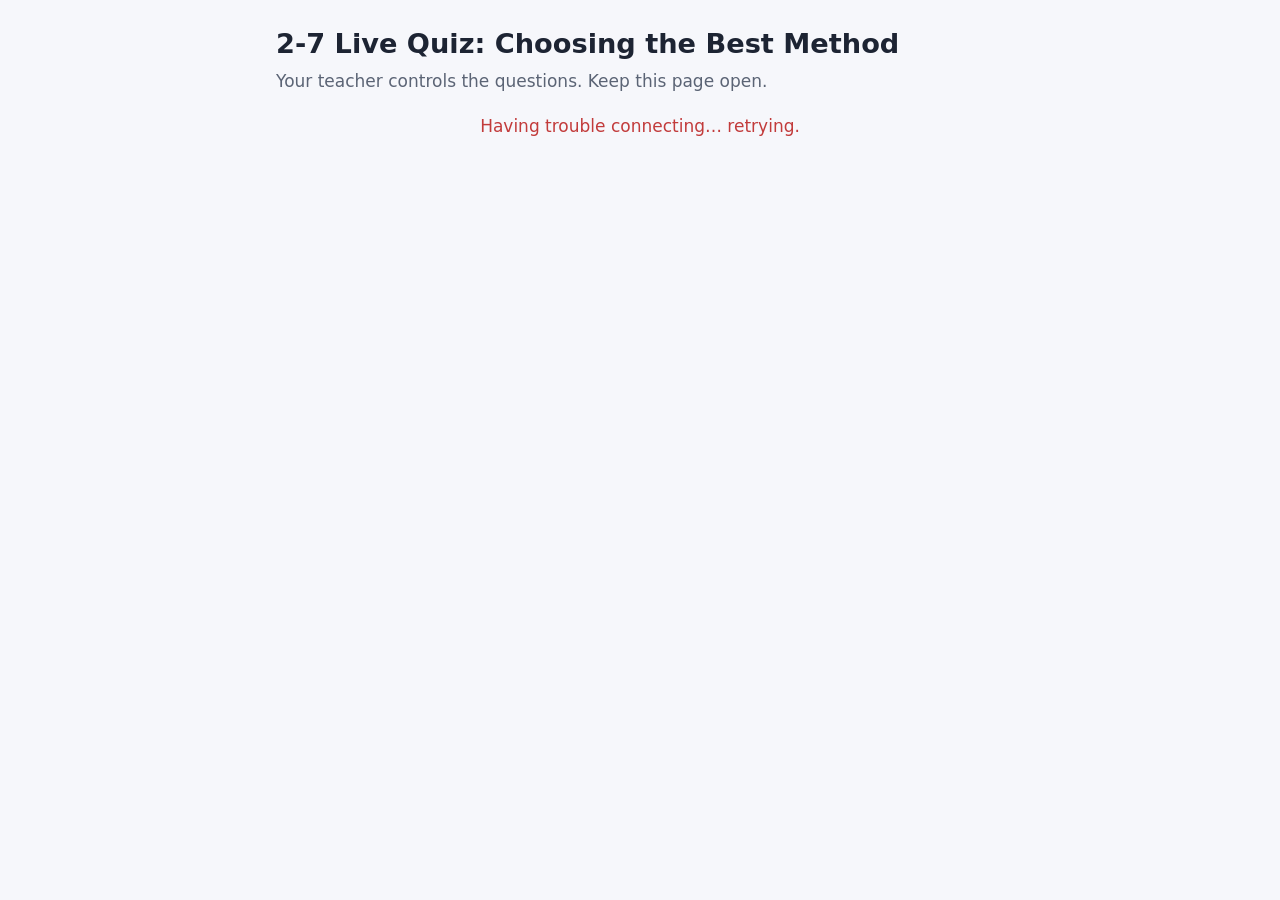
==== commit 07f86f97: "Add version tags to script and style links so updates aren't hidden by the browser cache Co-Authored" ====
--- a/index.html
+++ b/index.html
@@ -4,7 +4,7 @@
 <meta charset="utf-8">
 <meta name="viewport" content="width=device-width, initial-scale=1">
 <title>Best Method Live Quiz</title>
-<link rel="stylesheet" href="style.css">
+<link rel="stylesheet" href="style.css?v=2">
 </head>
 <body>
 <main>
@@ -71,9 +71,9 @@
   <p id="netErr" class="err center"></p>
 </main>
 
-<script src="config.js"></script>
-<script src="questions.js"></script>
-<script src="live-api.js"></script>
+<script src="config.js?v=2"></script>
+<script src="questions.js?v=2"></script>
+<script src="live-api.js?v=2"></script>
 <script>
 const $ = id => document.getElementById(id);
 const VIEWS = ["v-setup", "v-join", "v-wait", "v-question", "v-reveal", "v-done"];
